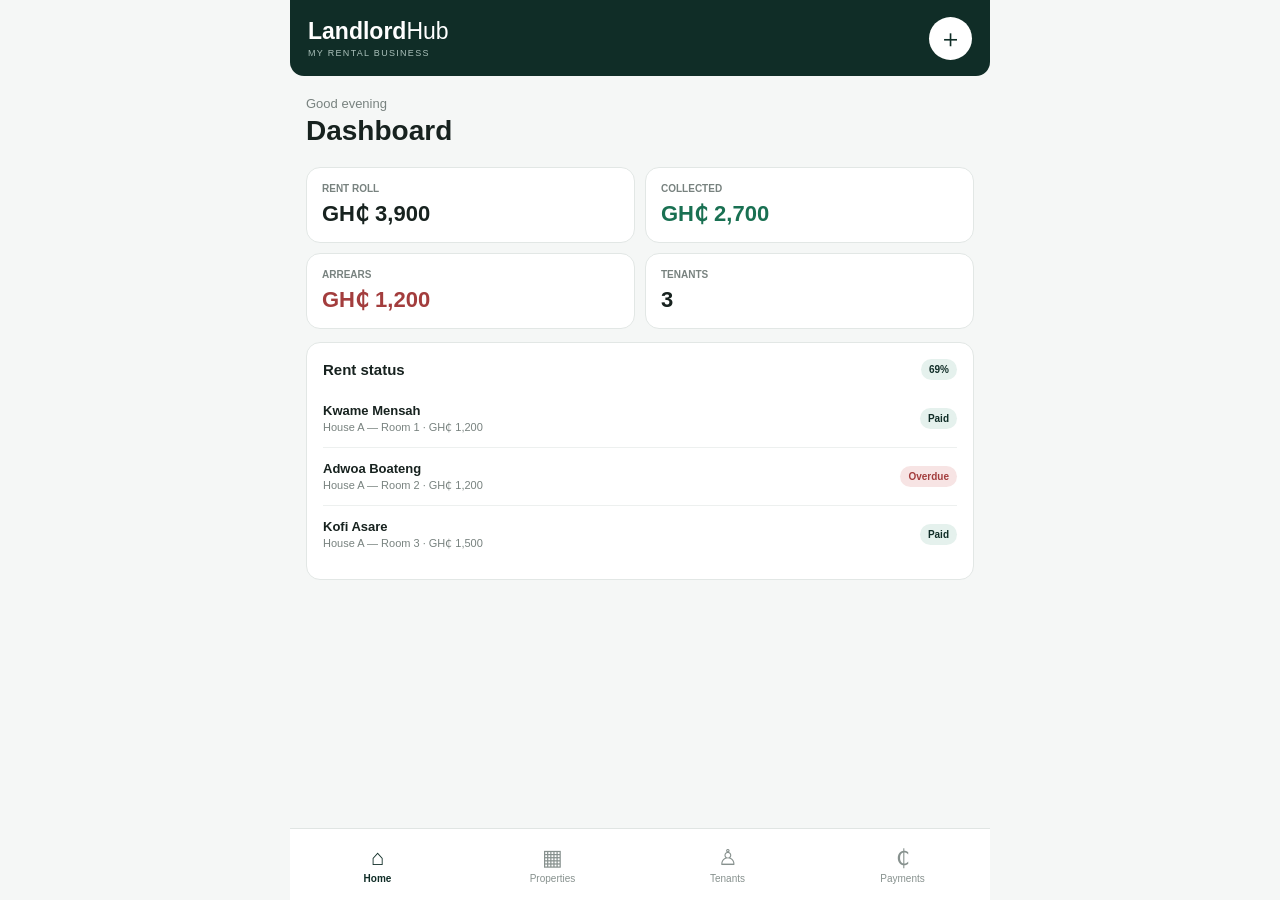
==== index.html @ 74cd43a7 "Launch LandlordHub mobile MVP" ====
<!doctype html>
<html lang="en">
<head>
<meta charset="utf-8"><meta name="viewport" content="width=device-width,initial-scale=1,viewport-fit=cover">
<meta name="apple-mobile-web-app-capable" content="yes"><meta name="theme-color" content="#102d27">
<title>LandlordHub Mobile</title><link rel="stylesheet" href="style.css">
</head>
<body>
<div class="app">
<header class="top"><div><div class="brand">Landlord<span>Hub</span></div><div class="eyebrow">MY RENTAL BUSINESS</div></div><button id="addBtn" class="add">＋</button></header>
<main id="content"></main>
<nav class="bottom">
<button class="tab active" data-view="dashboard">⌂<small>Home</small></button>
<button class="tab" data-view="properties">▦<small>Properties</small></button>
<button class="tab" data-view="tenants">♙<small>Tenants</small></button>
<button class="tab" data-view="payments">₵<small>Payments</small></button>
</nav>
</div>
<div class="sheet hidden" id="modal"><div class="sheet-card"><button class="close" id="close">×</button><h2>Add tenant</h2><p>Enter a tenant to test the system.</p>
<form id="form"><label>Name<input id="name" required placeholder="Tenant name"></label><label>Unit<input id="unit" required placeholder="House A — Room 1"></label><label>Monthly rent<input id="rent" type="number" required placeholder="1200"></label><label>Due day<input id="due" type="number" min="1" max="31" value="1"></label><button class="save">Save tenant</button></form></div></div>
<script src="app.js"></script>
</body></html>
---- style.css ----
:root{--green:#102d27;--soft:#e5f1ed;--bg:#f5f7f6;--text:#17221f;--muted:#78827f;--red:#a33d3d;--yellow:#9a6a18}*{box-sizing:border-box}body{margin:0;background:var(--bg);color:var(--text);font-family:-apple-system,BlinkMacSystemFont,"SF Pro Display","Segoe UI",sans-serif}.app{max-width:700px;margin:auto;min-height:100vh;padding-bottom:82px}.top{height:76px;background:var(--green);color:white;padding:15px 18px;display:flex;justify-content:space-between;align-items:center;position:sticky;top:0;z-index:4}.brand{font-size:23px;font-weight:800}.brand span{font-weight:400}.eyebrow{font-size:9px;letter-spacing:1.3px;color:#aac0ba;margin-top:3px}.add{width:43px;height:43px;border-radius:50%;border:0;background:white;color:var(--green);font-size:25px}.page{padding:20px 16px}.hello{font-size:13px;color:var(--muted)}h1{font-size:28px;margin:4px 0 20px}.grid{display:grid;grid-template-columns:1fr 1fr;gap:10px}.card{background:white;border:1px solid #e2e7e5;border-radius:14px;padding:15px}.label{font-size:10px;color:var(--muted);font-weight:700}.metric{font-size:22px;font-weight:800;margin-top:7px}.green{color:#197052}.red{color:var(--red)}.yellow{color:var(--yellow)}.panel{background:white;border:1px solid #e2e7e5;border-radius:14px;margin-top:13px;padding:16px}.panelhead{display:flex;justify-content:space-between;align-items:center;margin-bottom:10px}.panel h3{font-size:15px;margin:0}.row{display:flex;justify-content:space-between;align-items:center;padding:13px 0;border-bottom:1px solid #edf0ef;font-size:13px}.row:last-child{border:0}.sub{font-size:11px;color:var(--muted);margin-top:3px}.badge{font-size:10px;font-weight:700;padding:5px 8px;border-radius:20px;background:var(--soft);color:var(--green)}.badge.red{background:#f7e4e4;color:var(--red)}.badge.yellow{background:#f8efd9;color:var(--yellow)}.bottom{position:fixed;bottom:0;left:0;right:0;margin:auto;max-width:700px;height:72px;background:#fff;border-top:1px solid #e0e5e3;display:flex;justify-content:space-around;z-index:5;padding-bottom:env(safe-area-inset-bottom)}.tab{border:0;background:transparent;color:#87918e;min-width:68px;font-size:22px}.tab small{display:block;font-size:10px;margin-top:2px}.tab.active{color:var(--green);font-weight:800}.list{padding:16px}.title{font-size:25px;font-weight:800;margin:4px 0 16px}.empty{text-align:center;color:var(--muted);padding:30px}.sheet{position:fixed;inset:0;background:#06181499;z-index:10;display:flex;align-items:flex-end}.sheet.hidden{display:none}.sheet-card{width:100%;max-width:700px;margin:auto;background:white;border-radius:20px 20px 0 0;padding:24px 18px 30px;position:relative}.close{position:absolute;right:15px;top:12px;border:0;background:#f1f3f2;border-radius:50%;width:32px;height:32px;font-size:22px;color:var(--muted)}form{display:grid;gap:12px}label{font-size:11px;font-weight:700;color:#4c5753}input{display:block;width:100%;padding:13px;margin-top:5px;border:1px solid #dfe5e2;border-radius:9px;font-size:16px}.save{border:0;background:var(--green);color:white;padding:14px;border-radius:10px;font-weight:800;font-size:15px;margin-top:5px}p{font-size:13px;color:var(--muted)}@media(min-width:701px){.top{border-radius:0 0 14px 14px}}
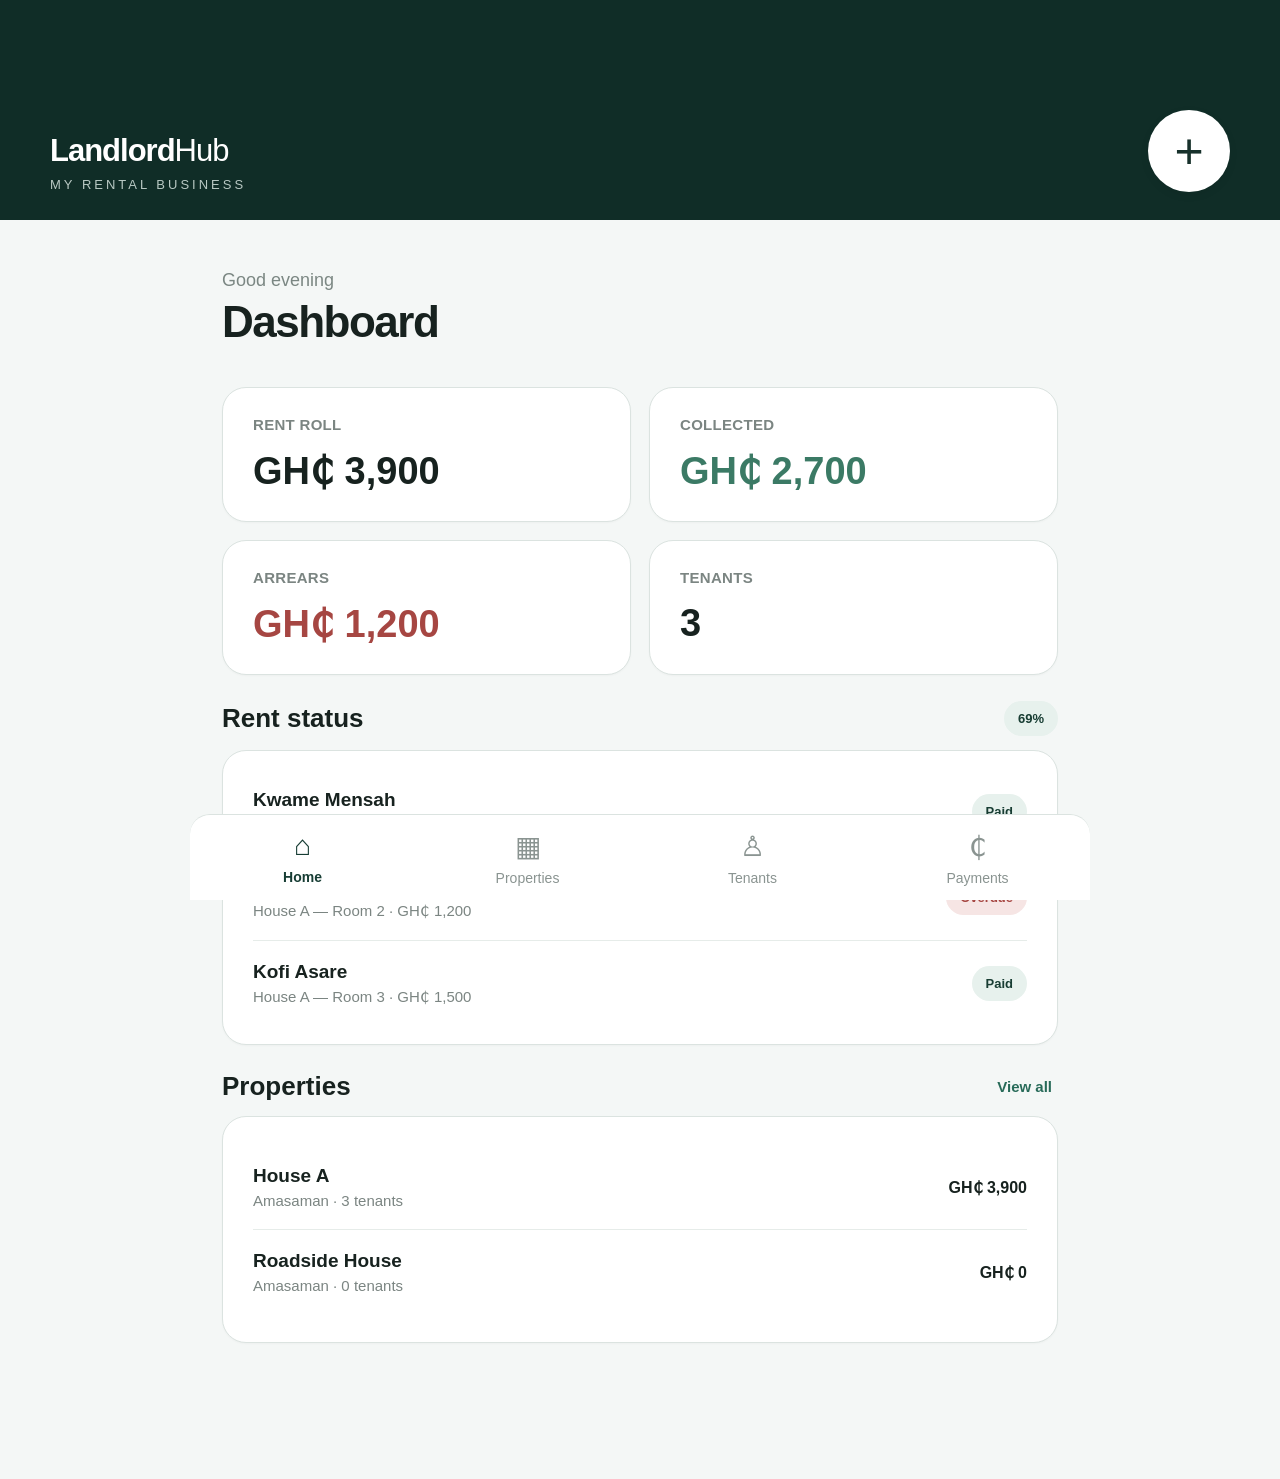
==== commit 9397f8aa: "LandlordHub V2 — property and tenant management" ====
--- a/index.html
+++ b/index.html
@@ -1,22 +1,33 @@
 <!doctype html>
 <html lang="en">
 <head>
-<meta charset="utf-8"><meta name="viewport" content="width=device-width,initial-scale=1,viewport-fit=cover">
-<meta name="apple-mobile-web-app-capable" content="yes"><meta name="theme-color" content="#102d27">
-<title>LandlordHub Mobile</title><link rel="stylesheet" href="style.css">
+  <meta charset="utf-8">
+  <meta name="viewport" content="width=device-width, initial-scale=1, viewport-fit=cover">
+  <meta name="theme-color" content="#102d27">
+  <meta name="apple-mobile-web-app-capable" content="yes">
+  <meta name="apple-mobile-web-app-status-bar-style" content="black-translucent">
+  <title>LandlordHub</title>
+  <link rel="stylesheet" href="style.css">
 </head>
 <body>
-<div class="app">
-<header class="top"><div><div class="brand">Landlord<span>Hub</span></div><div class="eyebrow">MY RENTAL BUSINESS</div></div><button id="addBtn" class="add">＋</button></header>
-<main id="content"></main>
-<nav class="bottom">
-<button class="tab active" data-view="dashboard">⌂<small>Home</small></button>
-<button class="tab" data-view="properties">▦<small>Properties</small></button>
-<button class="tab" data-view="tenants">♙<small>Tenants</small></button>
-<button class="tab" data-view="payments">₵<small>Payments</small></button>
-</nav>
-</div>
-<div class="sheet hidden" id="modal"><div class="sheet-card"><button class="close" id="close">×</button><h2>Add tenant</h2><p>Enter a tenant to test the system.</p>
-<form id="form"><label>Name<input id="name" required placeholder="Tenant name"></label><label>Unit<input id="unit" required placeholder="House A — Room 1"></label><label>Monthly rent<input id="rent" type="number" required placeholder="1200"></label><label>Due day<input id="due" type="number" min="1" max="31" value="1"></label><button class="save">Save tenant</button></form></div></div>
-<script src="app.js"></script>
-</body></html>+  <header class="topbar">
+    <div>
+      <div class="brand"><strong>Landlord</strong>Hub</div>
+      <div class="eyebrow">MY RENTAL BUSINESS</div>
+    </div>
+    <button class="icon-btn" id="quickAdd" aria-label="Add">+</button>
+  </header>
+
+  <main id="app" class="app"></main>
+
+  <nav class="bottom-nav">
+    <button data-view="home" class="nav-item active"><span>⌂</span><small>Home</small></button>
+    <button data-view="properties" class="nav-item"><span>▦</span><small>Properties</small></button>
+    <button data-view="tenants" class="nav-item"><span>♙</span><small>Tenants</small></button>
+    <button data-view="payments" class="nav-item"><span>₵</span><small>Payments</small></button>
+  </nav>
+
+  <div id="modal" class="modal hidden"></div>
+  <script src="app.js"></script>
+</body>
+</html>
--- a/style.css
+++ b/style.css
@@ -1 +1 @@
-:root{--green:#102d27;--soft:#e5f1ed;--bg:#f5f7f6;--text:#17221f;--muted:#78827f;--red:#a33d3d;--yellow:#9a6a18}*{box-sizing:border-box}body{margin:0;background:var(--bg);color:var(--text);font-family:-apple-system,BlinkMacSystemFont,"SF Pro Display","Segoe UI",sans-serif}.app{max-width:700px;margin:auto;min-height:100vh;padding-bottom:82px}.top{height:76px;background:var(--green);color:white;padding:15px 18px;display:flex;justify-content:space-between;align-items:center;position:sticky;top:0;z-index:4}.brand{font-size:23px;font-weight:800}.brand span{font-weight:400}.eyebrow{font-size:9px;letter-spacing:1.3px;color:#aac0ba;margin-top:3px}.add{width:43px;height:43px;border-radius:50%;border:0;background:white;color:var(--green);font-size:25px}.page{padding:20px 16px}.hello{font-size:13px;color:var(--muted)}h1{font-size:28px;margin:4px 0 20px}.grid{display:grid;grid-template-columns:1fr 1fr;gap:10px}.card{background:white;border:1px solid #e2e7e5;border-radius:14px;padding:15px}.label{font-size:10px;color:var(--muted);font-weight:700}.metric{font-size:22px;font-weight:800;margin-top:7px}.green{color:#197052}.red{color:var(--red)}.yellow{color:var(--yellow)}.panel{background:white;border:1px solid #e2e7e5;border-radius:14px;margin-top:13px;padding:16px}.panelhead{display:flex;justify-content:space-between;align-items:center;margin-bottom:10px}.panel h3{font-size:15px;margin:0}.row{display:flex;justify-content:space-between;align-items:center;padding:13px 0;border-bottom:1px solid #edf0ef;font-size:13px}.row:last-child{border:0}.sub{font-size:11px;color:var(--muted);margin-top:3px}.badge{font-size:10px;font-weight:700;padding:5px 8px;border-radius:20px;background:var(--soft);color:var(--green)}.badge.red{background:#f7e4e4;color:var(--red)}.badge.yellow{background:#f8efd9;color:var(--yellow)}.bottom{position:fixed;bottom:0;left:0;right:0;margin:auto;max-width:700px;height:72px;background:#fff;border-top:1px solid #e0e5e3;display:flex;justify-content:space-around;z-index:5;padding-bottom:env(safe-area-inset-bottom)}.tab{border:0;background:transparent;color:#87918e;min-width:68px;font-size:22px}.tab small{display:block;font-size:10px;margin-top:2px}.tab.active{color:var(--green);font-weight:800}.list{padding:16px}.title{font-size:25px;font-weight:800;margin:4px 0 16px}.empty{text-align:center;color:var(--muted);padding:30px}.sheet{position:fixed;inset:0;background:#06181499;z-index:10;display:flex;align-items:flex-end}.sheet.hidden{display:none}.sheet-card{width:100%;max-width:700px;margin:auto;background:white;border-radius:20px 20px 0 0;padding:24px 18px 30px;position:relative}.close{position:absolute;right:15px;top:12px;border:0;background:#f1f3f2;border-radius:50%;width:32px;height:32px;font-size:22px;color:var(--muted)}form{display:grid;gap:12px}label{font-size:11px;font-weight:700;color:#4c5753}input{display:block;width:100%;padding:13px;margin-top:5px;border:1px solid #dfe5e2;border-radius:9px;font-size:16px}.save{border:0;background:var(--green);color:white;padding:14px;border-radius:10px;font-weight:800;font-size:15px;margin-top:5px}p{font-size:13px;color:var(--muted)}@media(min-width:701px){.top{border-radius:0 0 14px 14px}}+*{box-sizing:border-box}html,body{margin:0;padding:0;background:#f4f7f6;color:#17221f;font-family:-apple-system,BlinkMacSystemFont,"Segoe UI",sans-serif}body{padding-bottom:86px}.topbar{height:220px;background:#102d27;color:#fff;padding:105px 32px 28px;display:flex;justify-content:space-between;align-items:flex-end}.brand{font-size:31px;letter-spacing:-1px}.brand strong{font-weight:800}.eyebrow{font-size:13px;letter-spacing:3px;color:#b8c8c3;margin-top:8px}.icon-btn{width:82px;height:82px;border-radius:50%;border:0;background:#fff;color:#17312b;font-size:50px;font-weight:300;line-height:1;box-shadow:0 3px 10px #0001}.app{max-width:900px;margin:0 auto;padding:34px 20px}.greeting{font-size:18px;color:#7b8783;margin-bottom:8px}.page-title{font-size:44px;line-height:1.05;margin:0 0 42px;letter-spacing:-1.5px}.grid{display:grid;grid-template-columns:1fr 1fr;gap:18px}.card{background:#fff;border:1px solid #dbe3e0;border-radius:24px;padding:28px 30px;box-shadow:0 1px 2px #00000008}.metric-label{font-size:15px;font-weight:700;color:#7b8582;letter-spacing:.3px}.metric{font-size:38px;font-weight:800;margin-top:16px}.metric.green{color:#3b7a65}.metric.red{color:#a64642}.section{margin-top:26px}.section-head{display:flex;align-items:center;justify-content:space-between;margin:0 0 14px}.section-title{font-size:26px;margin:0}.link-btn{border:0;background:none;color:#286b59;font-weight:700;font-size:15px}.status-card{padding:18px 30px}.tenant-row,.property-row,.payment-row{padding:20px 0;border-bottom:1px solid #e6ece9;display:flex;justify-content:space-between;gap:16px;align-items:center}.tenant-row:last-child,.property-row:last-child,.payment-row:last-child{border-bottom:0}.name{font-size:19px;font-weight:750}.sub{font-size:15px;color:#7b8582;margin-top:5px}.badge{padding:10px 14px;border-radius:999px;font-size:13px;font-weight:800;white-space:nowrap;background:#e7f1ed;color:#183d33}.badge.overdue{background:#f6e5e4;color:#a64642}.progress-wrap{margin:16px 0 4px}.progress{height:10px;border-radius:99px;background:#e5ece9;overflow:hidden}.progress>i{display:block;height:100%;background:#3b7a65;border-radius:99px}.toolbar{display:flex;gap:10px;margin-bottom:18px}.search{width:100%;padding:15px 17px;border:1px solid #d6e0dc;border-radius:15px;background:#fff;font-size:16px;outline:none}.primary{border:0;border-radius:15px;background:#173d34;color:#fff;font-weight:750;padding:15px 18px;font-size:15px}.secondary{border:1px solid #d4dfdb;border-radius:15px;background:#fff;color:#173d34;font-weight:750;padding:14px 18px;font-size:15px}.property-card{margin-bottom:14px}.property-top{display:flex;justify-content:space-between;gap:12px;align-items:flex-start}.property-name{font-size:22px;font-weight:800}.stats{display:grid;grid-template-columns:repeat(3,1fr);gap:8px;margin-top:20px}.stat{background:#f4f7f6;border-radius:14px;padding:13px}.stat b{display:block;font-size:17px}.stat span{display:block;color:#7b8582;font-size:12px;margin-top:4px}.empty{text-align:center;padding:40px 20px;color:#7b8582}.bottom-nav{position:fixed;left:0;right:0;bottom:0;height:86px;background:#fff;border-top:1px solid #dbe3e0;display:grid;grid-template-columns:repeat(4,1fr);z-index:10;padding-bottom:env(safe-area-inset-bottom)}.nav-item{border:0;background:none;color:#8a9491;display:flex;flex-direction:column;align-items:center;justify-content:center;gap:7px;font-size:28px}.nav-item small{font-size:14px}.nav-item.active{color:#173d34;font-weight:800}.modal{position:fixed;inset:0;background:#0008;z-index:30;display:flex;align-items:flex-end}.modal.hidden{display:none}.sheet{background:#f7f9f8;width:100%;max-height:92vh;overflow:auto;border-radius:28px 28px 0 0;padding:26px 22px 36px}.sheet-head{display:flex;justify-content:space-between;align-items:center;margin-bottom:20px}.sheet h2{margin:0;font-size:25px}.close{border:0;background:#e7ecea;border-radius:50%;width:42px;height:42px;font-size:22px}.form{display:grid;gap:13px}.form label{font-size:13px;font-weight:750;color:#5e6a66}.form input,.form select{width:100%;padding:15px;border:1px solid #d3dfda;border-radius:14px;background:#fff;font-size:16px}.form-actions{display:grid;grid-template-columns:1fr 1fr;gap:10px;margin-top:8px}.full{width:100%}.notice{background:#eef5f2;border-radius:16px;padding:15px;color:#31584e;font-size:14px;line-height:1.45;margin-bottom:16px}@media(min-width:700px){.app{padding:50px 32px}.topbar{padding-left:50px;padding-right:50px}.bottom-nav{left:50%;transform:translateX(-50%);width:min(900px,100%);border-radius:20px 20px 0 0}.modal{align-items:center}.sheet{max-width:520px;border-radius:24px}}
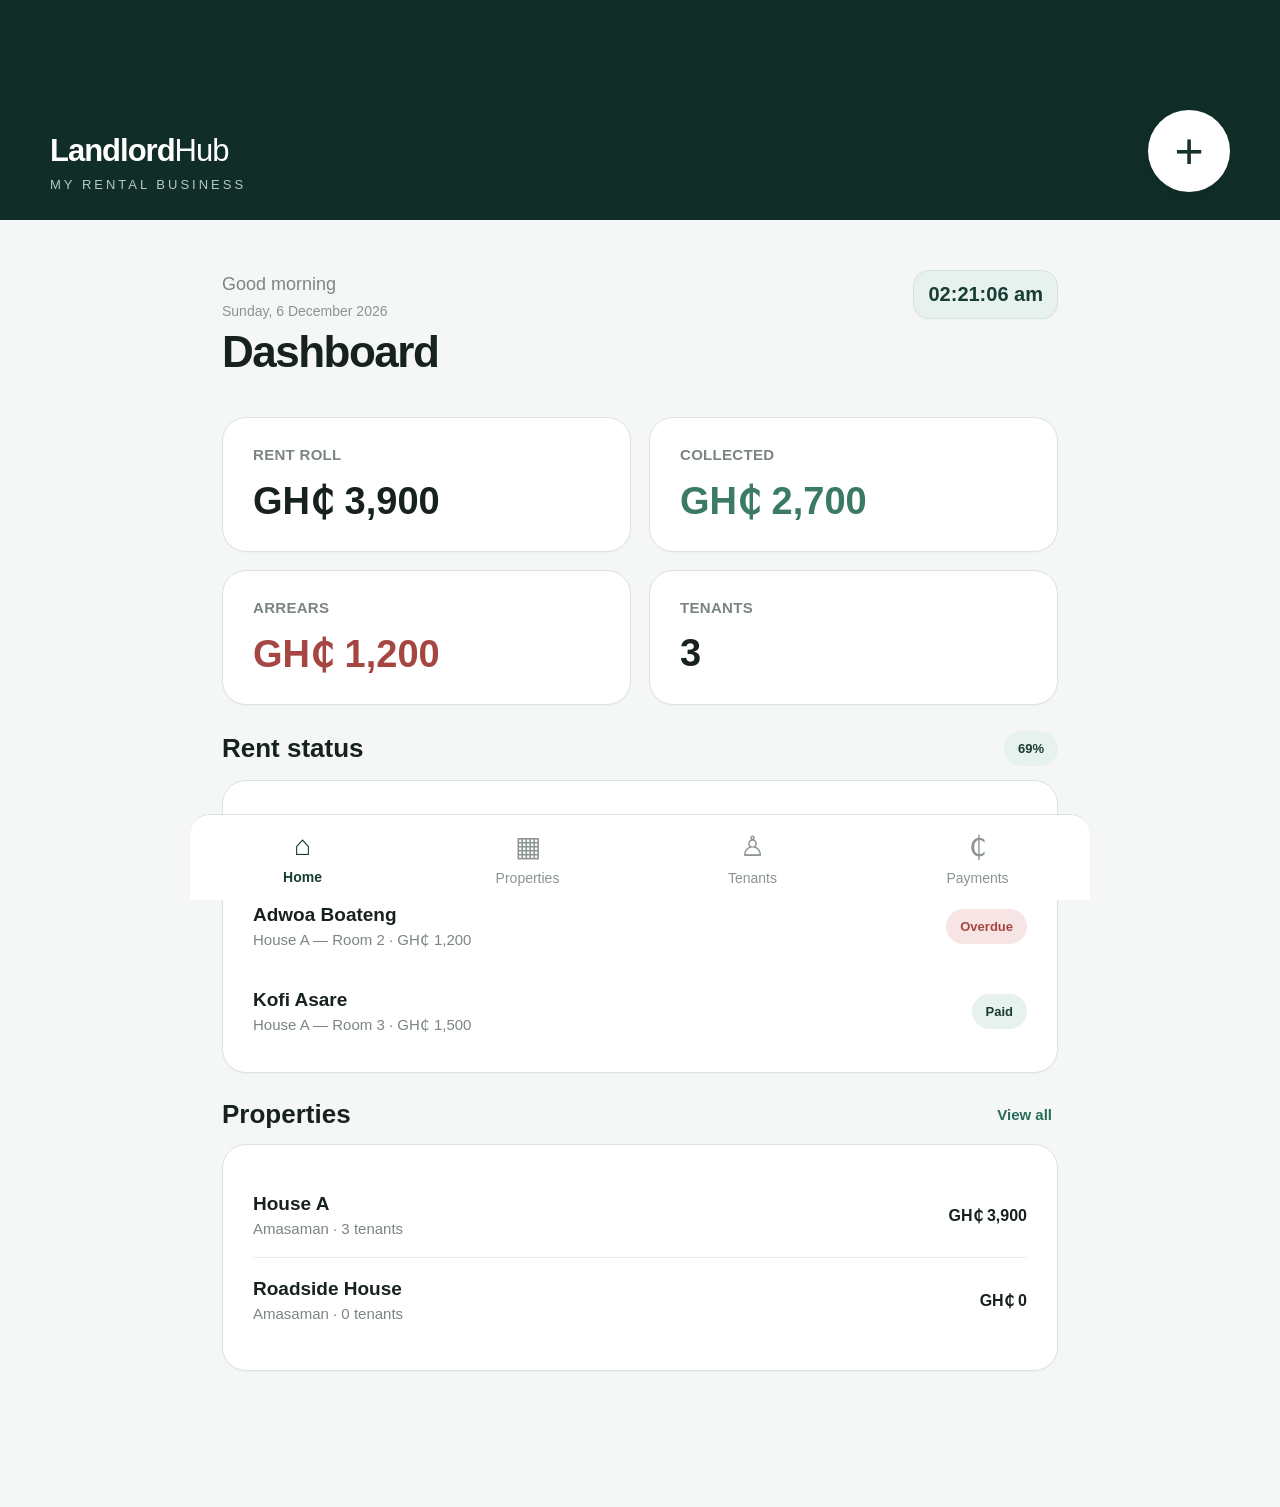
==== commit cf8ab5fb: "Add files via upload" ====
--- a/index.html
+++ b/index.html
@@ -7,7 +7,7 @@
   <meta name="apple-mobile-web-app-capable" content="yes">
   <meta name="apple-mobile-web-app-status-bar-style" content="black-translucent">
   <title>LandlordHub</title>
-  <link rel="stylesheet" href="style.css">
+  <link rel="stylesheet" href="style1.css">
 </head>
 <body>
   <header class="topbar">
@@ -28,6 +28,6 @@
   </nav>
 
   <div id="modal" class="modal hidden"></div>
-  <script src="app.js"></script>
+  <script src="app1.js"></script>
 </body>
 </html>
--- a/style1.css
+++ b/style1.css
@@ -0,0 +1,8 @@
+*{box-sizing:border-box}html,body{margin:0;padding:0;background:#f4f7f6;color:#17221f;font-family:-apple-system,BlinkMacSystemFont,"Segoe UI",sans-serif}body{padding-bottom:86px}.topbar{height:220px;background:#102d27;color:#fff;padding:105px 32px 28px;display:flex;justify-content:space-between;align-items:flex-end}.brand{font-size:31px;letter-spacing:-1px}.brand strong{font-weight:800}.eyebrow{font-size:13px;letter-spacing:3px;color:#b8c8c3;margin-top:8px}.icon-btn{width:82px;height:82px;border-radius:50%;border:0;background:#fff;color:#17312b;font-size:50px;font-weight:300;line-height:1;box-shadow:0 3px 10px #0001}.app{max-width:900px;margin:0 auto;padding:34px 20px}.greeting{font-size:18px;color:#7b8783;margin-bottom:8px}.page-title{font-size:44px;line-height:1.05;margin:0 0 42px;letter-spacing:-1.5px}.grid{display:grid;grid-template-columns:1fr 1fr;gap:18px}.card{background:#fff;border:1px solid #dbe3e0;border-radius:24px;padding:28px 30px;box-shadow:0 1px 2px #00000008}.metric-label{font-size:15px;font-weight:700;color:#7b8582;letter-spacing:.3px}.metric{font-size:38px;font-weight:800;margin-top:16px}.metric.green{color:#3b7a65}.metric.red{color:#a64642}.section{margin-top:26px}.section-head{display:flex;align-items:center;justify-content:space-between;margin:0 0 14px}.section-title{font-size:26px;margin:0}.link-btn{border:0;background:none;color:#286b59;font-weight:700;font-size:15px}.status-card{padding:18px 30px}.tenant-row,.property-row,.payment-row{padding:20px 0;border-bottom:1px solid #e6ece9;display:flex;justify-content:space-between;gap:16px;align-items:center}.tenant-row:last-child,.property-row:last-child,.payment-row:last-child{border-bottom:0}.name{font-size:19px;font-weight:750}.sub{font-size:15px;color:#7b8582;margin-top:5px}.badge{padding:10px 14px;border-radius:999px;font-size:13px;font-weight:800;white-space:nowrap;background:#e7f1ed;color:#183d33}.badge.overdue{background:#f6e5e4;color:#a64642}.progress-wrap{margin:16px 0 4px}.progress{height:10px;border-radius:99px;background:#e5ece9;overflow:hidden}.progress>i{display:block;height:100%;background:#3b7a65;border-radius:99px}.toolbar{display:flex;gap:10px;margin-bottom:18px}.search{width:100%;padding:15px 17px;border:1px solid #d6e0dc;border-radius:15px;background:#fff;font-size:16px;outline:none}.primary{border:0;border-radius:15px;background:#173d34;color:#fff;font-weight:750;padding:15px 18px;font-size:15px}.secondary{border:1px solid #d4dfdb;border-radius:15px;background:#fff;color:#173d34;font-weight:750;padding:14px 18px;font-size:15px}.property-card{margin-bottom:14px}.property-top{display:flex;justify-content:space-between;gap:12px;align-items:flex-start}.property-name{font-size:22px;font-weight:800}.stats{display:grid;grid-template-columns:repeat(3,1fr);gap:8px;margin-top:20px}.stat{background:#f4f7f6;border-radius:14px;padding:13px}.stat b{display:block;font-size:17px}.stat span{display:block;color:#7b8582;font-size:12px;margin-top:4px}.empty{text-align:center;padding:40px 20px;color:#7b8582}.bottom-nav{position:fixed;left:0;right:0;bottom:0;height:86px;background:#fff;border-top:1px solid #dbe3e0;display:grid;grid-template-columns:repeat(4,1fr);z-index:10;padding-bottom:env(safe-area-inset-bottom)}.nav-item{border:0;background:none;color:#8a9491;display:flex;flex-direction:column;align-items:center;justify-content:center;gap:7px;font-size:28px}.nav-item small{font-size:14px}.nav-item.active{color:#173d34;font-weight:800}.modal{position:fixed;inset:0;background:#0008;z-index:30;display:flex;align-items:flex-end}.modal.hidden{display:none}.sheet{background:#f7f9f8;width:100%;max-height:92vh;overflow:auto;border-radius:28px 28px 0 0;padding:26px 22px 36px}.sheet-head{display:flex;justify-content:space-between;align-items:center;margin-bottom:20px}.sheet h2{margin:0;font-size:25px}.close{border:0;background:#e7ecea;border-radius:50%;width:42px;height:42px;font-size:22px}.form{display:grid;gap:13px}.form label{font-size:13px;font-weight:750;color:#5e6a66}.form input,.form select{width:100%;padding:15px;border:1px solid #d3dfda;border-radius:14px;background:#fff;font-size:16px}.form-actions{display:grid;grid-template-columns:1fr 1fr;gap:10px;margin-top:8px}.full{width:100%}.notice{background:#eef5f2;border-radius:16px;padding:15px;color:#31584e;font-size:14px;line-height:1.45;margin-bottom:16px}@media(min-width:700px){.app{padding:50px 32px}.topbar{padding-left:50px;padding-right:50px}.bottom-nav{left:50%;transform:translateX(-50%);width:min(900px,100%);border-radius:20px 20px 0 0}.modal{align-items:center}.sheet{max-width:520px;border-radius:24px}}
+.tenant-click{width:100%;border:0;background:transparent;text-align:left;font:inherit;color:inherit;cursor:pointer}.tenant-click:active{background:#f4f7f6;border-radius:16px}.profile-kicker{font-size:12px;font-weight:800;letter-spacing:2px;color:#6f7d78;margin-bottom:5px}.profile-hero{display:flex;align-items:center;gap:15px;background:#eef5f2;border-radius:20px;padding:18px;margin-bottom:14px}.profile-avatar{width:54px;height:54px;border-radius:50%;background:#173d34;color:#fff;display:grid;place-items:center;font-size:24px;font-weight:800}.profile-name{font-size:20px;font-weight:800}.profile-grid{display:grid;grid-template-columns:1fr 1fr;gap:10px;margin:14px 0}.profile-stat{background:#fff;border:1px solid #dbe3e0;border-radius:16px;padding:15px}.profile-stat span{display:block;color:#7b8582;font-size:12px;margin-bottom:6px}.profile-stat b{font-size:17px}.profile-actions{display:grid;grid-template-columns:1fr 1fr;gap:10px;margin:12px 0 4px}.profile-history{padding:8px 18px}
+
+/* V3.1 live dashboard */
+.live-header{display:flex;align-items:flex-end;justify-content:space-between;gap:16px;margin-bottom:10px}
+.live-date{font-size:14px;color:#8a9491;margin-top:4px}
+.digital-clock{font-variant-numeric:tabular-nums;font-feature-settings:"tnum";font-size:20px;font-weight:800;color:#173d34;background:#e7f1ed;border:1px solid #d5e3de;border-radius:16px;padding:12px 14px;white-space:nowrap;box-shadow:0 1px 2px #00000008}
+@media(max-width:420px){.live-header{align-items:flex-start}.digital-clock{font-size:16px;padding:10px 11px}.live-date{font-size:12px}.greeting{font-size:17px}}
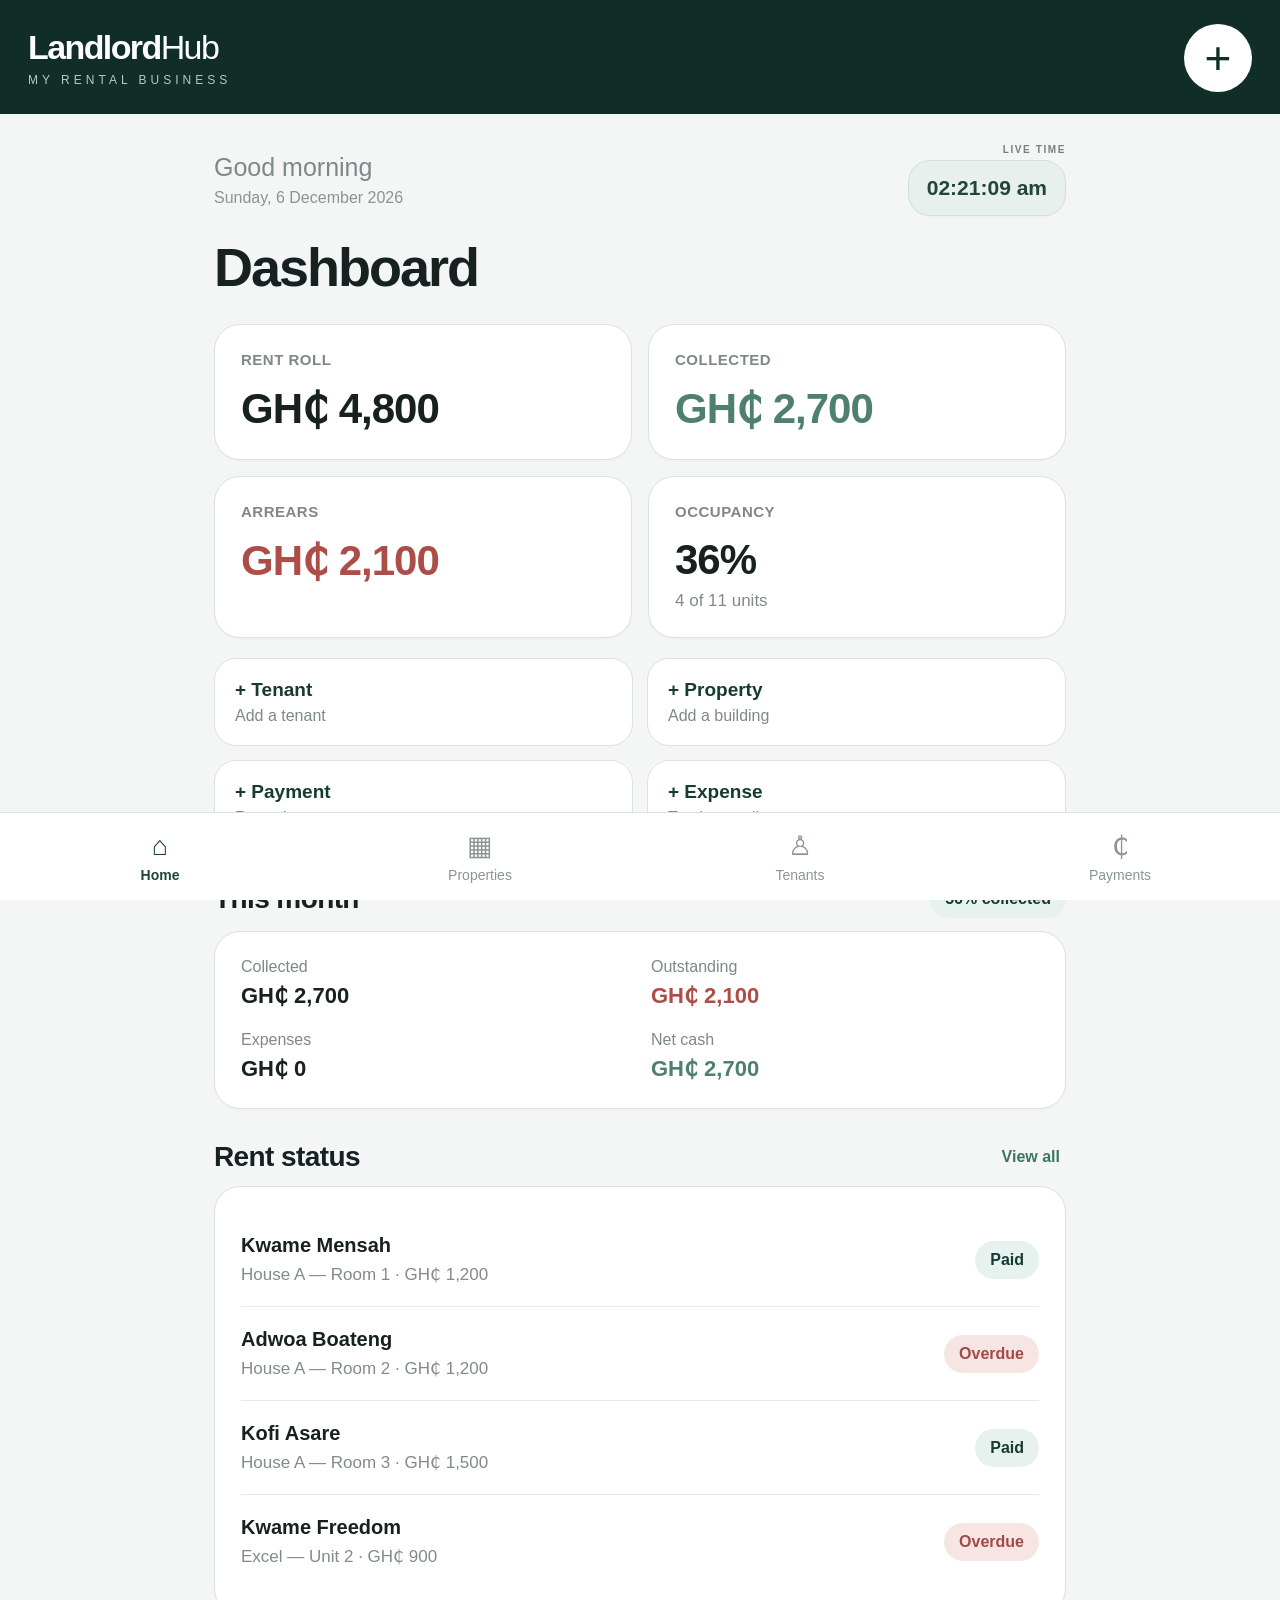
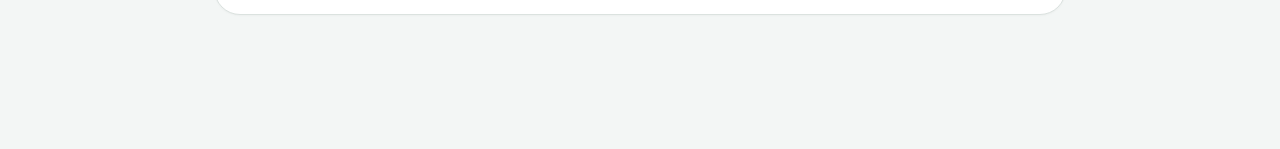
==== commit b1ce94d8: "Update index.html" ====
--- a/index.html
+++ b/index.html
@@ -7,7 +7,7 @@
   <meta name="apple-mobile-web-app-capable" content="yes">
   <meta name="apple-mobile-web-app-status-bar-style" content="black-translucent">
   <title>LandlordHub</title>
-  <link rel="stylesheet" href="style1.css">
+ <link rel="stylesheet" href="style5.css">
 </head>
 <body>
   <header class="topbar">
@@ -28,6 +28,6 @@
   </nav>
 
   <div id="modal" class="modal hidden"></div>
-  <script src="app1.js"></script>
+  <script src="app5.js"></script>
 </body>
-</html>+</html>
--- a/style5.css
+++ b/style5.css
@@ -0,0 +1,28 @@
+*{box-sizing:border-box}
+html,body{margin:0;padding:0;background:#f3f6f5;color:#17211f;font-family:-apple-system,BlinkMacSystemFont,"SF Pro Display","Segoe UI",sans-serif;-webkit-text-size-adjust:100%}
+body{padding-bottom:calc(92px + env(safe-area-inset-bottom))}
+button,input,select{font:inherit}
+button{touch-action:manipulation}
+
+/* V5: compact non-sticky header so it never covers page content on iPhone */
+.topbar{position:relative;z-index:5;background:#102d27;color:#fff;padding:24px 28px 22px;display:flex;align-items:center;justify-content:space-between;min-height:0}
+.brand-block{min-width:0}.brand{font-size:34px;line-height:1;letter-spacing:-1.6px}.eyebrow{font-size:12px;letter-spacing:4px;color:#b8c8c4;margin-top:9px}
+.icon-btn{border:0;border-radius:50%;width:68px;height:68px;flex:0 0 68px;background:#fff;color:#102d27;font-size:46px;line-height:1;cursor:pointer}
+
+.app{width:100%;max-width:900px;margin:0 auto;padding:30px 24px 42px}
+.live-header{display:flex;justify-content:space-between;align-items:center;gap:16px;margin-bottom:8px}.greeting{font-size:25px;color:#7d8986}.live-date{font-size:16px;color:#8a9491;margin-top:7px}
+.clock-wrap{display:flex;flex-direction:column;align-items:flex-end;gap:5px}.clock-label{font-size:10px;font-weight:800;letter-spacing:1.6px;color:#73827e}.digital-clock{background:#e7f0ed;border:1px solid #d2e0db;border-radius:22px;padding:15px 18px;font-size:21px;font-weight:800;color:#21453c;white-space:nowrap;font-variant-numeric:tabular-nums;box-shadow:0 1px 2px #00000008}
+.page-title{font-size:54px;line-height:1;margin:24px 0 30px;letter-spacing:-2px}.grid{display:grid;grid-template-columns:1fr 1fr;gap:16px}.card{background:#fff;border:1px solid #dbe2df;border-radius:26px;padding:26px;box-shadow:0 1px 2px #00000008}.metric-label{font-size:15px;font-weight:800;color:#7e8885;letter-spacing:.5px}.metric{font-size:42px;font-weight:800;margin-top:16px;letter-spacing:-1px}.green{color:#4f806e}.red{color:#ad4d47}.redtext{color:#ad4d47!important}.greentext{color:#4f806e!important}.sub{color:#818b88;font-size:17px;margin-top:7px}
+.section{margin-top:32px}.section-head{display:flex;justify-content:space-between;align-items:center;gap:14px;margin-bottom:13px}.section-title{font-size:28px;margin:0;letter-spacing:-.6px}.badge{display:inline-flex;align-items:center;justify-content:center;background:#e7f1ed;color:#173b32;border-radius:999px;padding:10px 15px;font-weight:800;white-space:nowrap}.badge.overdue{background:#f6e5e3;color:#a44a45}.badge.partial{background:#fff0dc;color:#8a5a17}
+.tenant-row,.payment-row,.property-row,.unit-row{width:100%;border:0;background:transparent;text-align:left;display:flex;justify-content:space-between;align-items:center;gap:15px;padding:21px 0;border-bottom:1px solid #e4e9e7;color:inherit}.tenant-row:last-child,.payment-row:last-child,.property-row:last-child,.unit-row:last-child{border-bottom:0}.name{font-size:20px;font-weight:800}.tenant-click{cursor:pointer}
+.quick-grid{display:grid;grid-template-columns:1fr 1fr;gap:14px;margin-top:20px}.quick-card{background:#fff;border:1px solid #dbe2df;border-radius:22px;padding:20px;text-align:left;color:#173b32;cursor:pointer}.quick-card b{display:block;font-size:19px}.quick-card span{display:block;color:#7d8986;margin-top:6px}
+.finance-grid{display:grid;grid-template-columns:1fr 1fr;gap:22px}.finance-grid div{display:flex;flex-direction:column;gap:7px}.finance-grid span{color:#7d8986}.finance-grid b{font-size:22px}.toolbar{display:flex;gap:10px;margin-bottom:17px}.search{flex:1;min-width:0;border:1px solid #d6dfdb;border-radius:17px;padding:16px 17px;font-size:17px;background:#fff;outline:none}.search:focus{border-color:#6c9588}
+.primary,.secondary,.link-btn{border:0;border-radius:17px;padding:14px 19px;font-weight:800;font-size:16px;cursor:pointer}.primary{background:#1d453a;color:#fff}.secondary{background:#fff;color:#1d453a;border:1px solid #cfdbd7}.link-btn{background:transparent;color:#3d7562;padding:6px}
+.property-card{margin-bottom:17px}.property-top{display:flex;justify-content:space-between;gap:15px}.property-name{font-size:27px;font-weight:800}.stats{display:grid;grid-template-columns:repeat(3,1fr);gap:10px;margin-top:20px}.stat{background:#f3f6f5;border-radius:17px;padding:16px}.stat b{display:block;font-size:25px}.stat span{display:block;color:#818b88;margin-top:4px}.unit-list{margin-top:15px;background:#f8faf9;border-radius:17px;padding:0 15px}.unit-row{padding:14px 0}.unit-row div{display:flex;flex-direction:column}.unit-row span{color:#8a9491;margin-top:3px}
+.mini-filters{display:flex;gap:8px;overflow:auto;margin-bottom:15px}.mini-filters span{background:#e8efed;border-radius:999px;padding:8px 12px;white-space:nowrap;color:#48645b}
+.modal{position:fixed;inset:0;background:#0008;z-index:30;display:flex;align-items:flex-end}.hidden{display:none}.sheet{width:100%;max-height:92vh;overflow:auto;background:#f5f8f7;border-radius:30px 30px 0 0;padding:29px 24px 40px}.sheet-head{display:flex;justify-content:space-between;align-items:flex-start;gap:15px}.sheet h2{font-size:32px;margin:0 0 18px}.close{border:0;background:#e7eeec;border-radius:50%;width:52px;height:52px;font-size:30px;color:#2372db;cursor:pointer}.form{display:grid;gap:15px}.form label{font-weight:700;color:#53615d}.form input,.form select{display:block;width:100%;margin-top:8px;border:1px solid #d5dfdb;border-radius:15px;padding:15px;font-size:17px;background:#fff}.form-actions{display:grid;grid-template-columns:1fr 1fr;gap:10px;margin-top:8px}.notice{background:#e7f0ed;border-radius:18px;padding:15px;color:#3d5e55;margin-bottom:18px}
+.profile-kicker{font-size:13px;letter-spacing:3px;color:#75827e;font-weight:800}.profile-hero{display:flex;align-items:center;gap:18px;background:#e9f2ef;border-radius:25px;padding:20px;margin:10px 0 20px}.profile-avatar{width:76px;height:76px;border-radius:50%;display:flex;align-items:center;justify-content:center;background:#1d453a;color:#fff;font-size:34px;font-weight:800}.profile-name{font-size:25px;font-weight:800}.profile-grid{display:grid;grid-template-columns:1fr 1fr;gap:12px}.profile-stat{background:#fff;border:1px solid #dbe2df;border-radius:20px;padding:18px}.profile-stat span{display:block;color:#7d8986}.profile-stat b{display:block;font-size:21px;margin-top:8px}.profile-actions{display:grid;grid-template-columns:1fr 1fr;gap:12px;margin-top:16px}.empty{text-align:center;color:#87918e;padding:30px}.payment-row strong{font-size:20px}
+.bottom-nav{position:fixed;left:0;right:0;bottom:0;z-index:20;background:#fff;border-top:1px solid #dbe2df;min-height:88px;height:calc(88px + env(safe-area-inset-bottom));display:grid;grid-template-columns:repeat(4,1fr);padding-bottom:env(safe-area-inset-bottom)}.nav-item{border:0;background:transparent;color:#8b9692;display:flex;flex-direction:column;align-items:center;justify-content:center;gap:5px;font-size:27px;cursor:pointer}.nav-item small{font-size:14px}.nav-item.active{color:#1d453a;font-weight:800}
+
+@media(max-width:600px){.topbar{padding:21px 20px 19px}.brand{font-size:30px}.eyebrow{font-size:10px;letter-spacing:3.4px}.icon-btn{width:62px;height:62px;flex-basis:62px;font-size:43px}.app{padding:25px 18px 38px}.live-header{align-items:flex-start}.greeting{font-size:22px}.live-date{font-size:15px;max-width:230px}.digital-clock{font-size:16px;padding:13px 13px;border-radius:18px}.clock-label{font-size:9px}.page-title{font-size:46px;margin:22px 0 27px}.grid{gap:12px}.card{padding:21px;border-radius:23px}.metric{font-size:35px}.metric-label{font-size:14px}.sub{font-size:15px}.quick-grid{gap:11px}.quick-card{padding:18px}.quick-card b{font-size:18px}.quick-card span{font-size:15px}.section-title{font-size:26px}.name{font-size:18px}.property-name{font-size:23px}.stats{gap:8px}.stat{padding:14px}.stat b{font-size:23px}.toolbar{gap:8px}.search{font-size:16px;padding:14px}.primary,.secondary{padding:13px 15px}.sheet{padding:25px 20px 36px}}
+@media(max-width:390px){.live-header{display:block}.clock-wrap{align-items:flex-start;margin-top:12px}.grid{grid-template-columns:1fr}.finance-grid{gap:15px}.page-title{font-size:43px}}
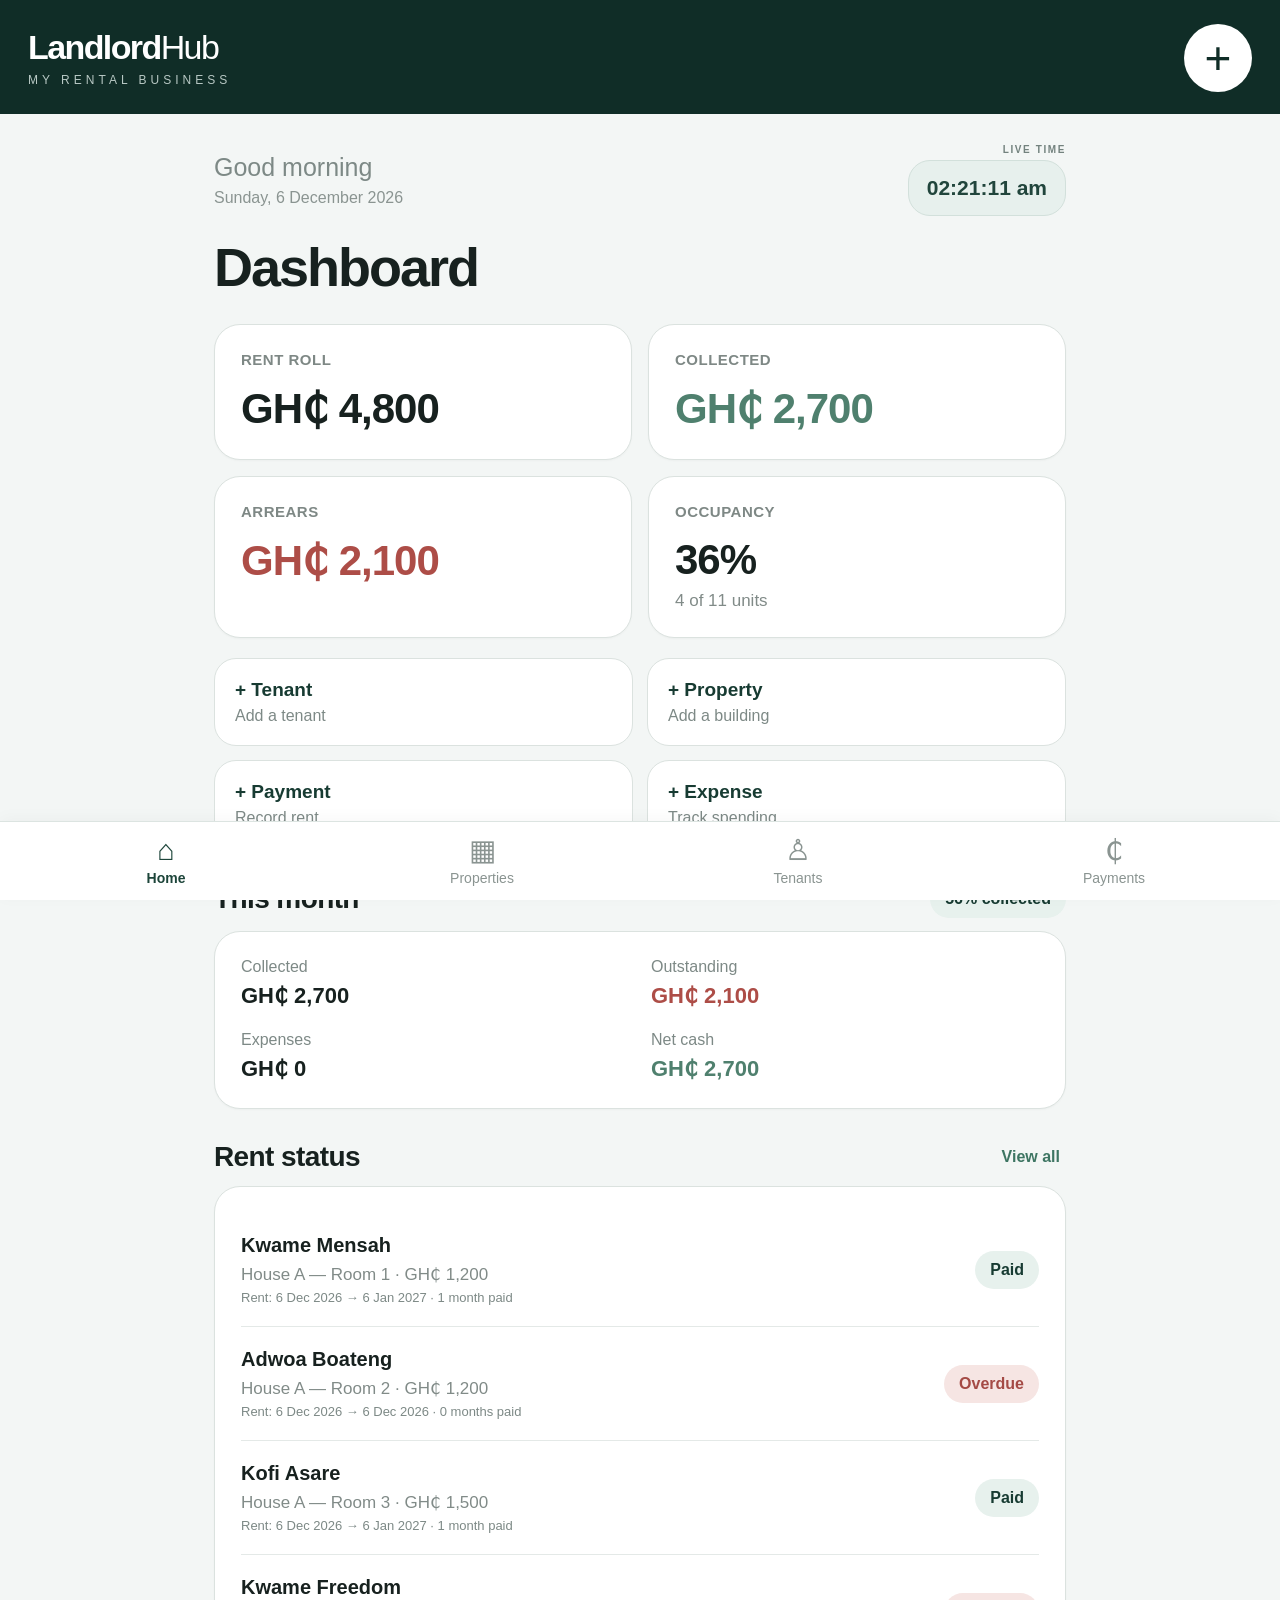
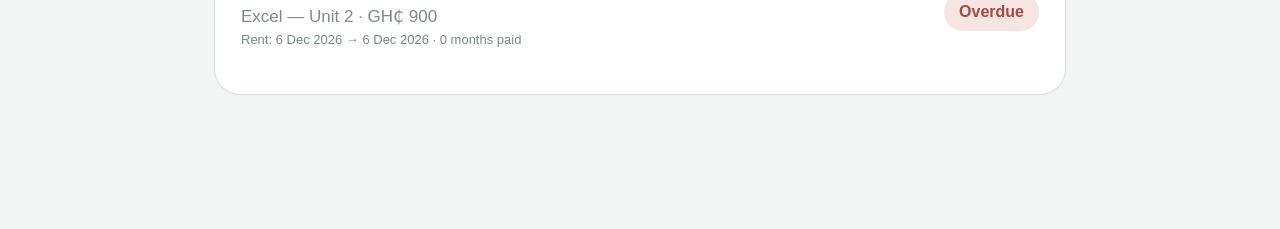
==== commit 14a538fb: "Update index.html" ====
--- a/index.html
+++ b/index.html
@@ -7,7 +7,7 @@
   <meta name="apple-mobile-web-app-capable" content="yes">
   <meta name="apple-mobile-web-app-status-bar-style" content="black-translucent">
   <title>LandlordHub</title>
- <link rel="stylesheet" href="style5.css">
+ <link rel="stylesheet" href="style7.css">
 </head>
 <body>
   <header class="topbar">
@@ -28,6 +28,6 @@
   </nav>
 
   <div id="modal" class="modal hidden"></div>
-  <script src="app5.js"></script>
+  <script src="app7.js"></script>
 </body>
 </html>
--- a/style7.css
+++ b/style7.css
@@ -0,0 +1,25 @@
+*{box-sizing:border-box}
+html,body{margin:0;padding:0;background:#f3f6f5;color:#17211f;font-family:-apple-system,BlinkMacSystemFont,"SF Pro Display","Segoe UI",sans-serif;-webkit-text-size-adjust:100%}
+body{padding-bottom:calc(92px + env(safe-area-inset-bottom))}
+button,input,select{font:inherit}button{touch-action:manipulation}
+.topbar{position:relative;z-index:5;background:#102d27;color:#fff;padding:24px 28px 22px;display:flex;align-items:center;justify-content:space-between}
+.brand-block{min-width:0}.brand{font-size:34px;line-height:1;letter-spacing:-1.6px}.eyebrow{font-size:12px;letter-spacing:4px;color:#b8c8c4;margin-top:9px}
+.icon-btn{border:0;border-radius:50%;width:68px;height:68px;flex:0 0 68px;background:#fff;color:#102d27;font-size:46px;line-height:1;cursor:pointer}
+.app{width:100%;max-width:900px;margin:0 auto;padding:30px 24px 42px}
+.live-header{display:flex;justify-content:space-between;align-items:center;gap:16px;margin-bottom:8px}.greeting{font-size:25px;color:#7d8986}.live-date{font-size:16px;color:#8a9491;margin-top:7px}
+.clock-wrap{display:flex;flex-direction:column;align-items:flex-end;gap:5px}.clock-label{font-size:10px;font-weight:800;letter-spacing:1.6px;color:#73827e}.digital-clock{background:#e7f0ed;border:1px solid #d2e0db;border-radius:22px;padding:15px 18px;font-size:21px;font-weight:800;color:#21453c;white-space:nowrap;font-variant-numeric:tabular-nums}
+.page-title{font-size:54px;line-height:1;margin:24px 0 30px;letter-spacing:-2px}.grid{display:grid;grid-template-columns:1fr 1fr;gap:16px}.card{background:#fff;border:1px solid #dbe2df;border-radius:26px;padding:26px;box-shadow:0 1px 2px #00000008}.metric-label{font-size:15px;font-weight:800;color:#7e8885;letter-spacing:.5px}.metric{font-size:42px;font-weight:800;margin-top:16px;letter-spacing:-1px}.green{color:#4f806e}.red{color:#ad4d47}.redtext{color:#ad4d47!important}.greentext{color:#4f806e!important}.sub{color:#818b88;font-size:17px;margin-top:7px}
+.section{margin-top:32px}.section-head{display:flex;justify-content:space-between;align-items:center;gap:14px;margin-bottom:13px}.section-title{font-size:28px;margin:0;letter-spacing:-.6px}.badge{display:inline-flex;align-items:center;justify-content:center;background:#e7f1ed;color:#173b32;border-radius:999px;padding:10px 15px;font-weight:800;white-space:nowrap}.badge.overdue{background:#f6e5e3;color:#a44a45}.badge.partial{background:#fff0dc;color:#8a5a17}
+.tenant-row,.payment-row,.property-row,.unit-row{width:100%;border:0;background:transparent;text-align:left;display:flex;justify-content:space-between;align-items:center;gap:15px;padding:21px 0;border-bottom:1px solid #e4e9e7;color:inherit}.tenant-row:last-child,.payment-row:last-child,.property-row:last-child,.unit-row:last-child{border-bottom:0}.name{font-size:20px;font-weight:800}.tenant-click{cursor:pointer}
+.quick-grid{display:grid;grid-template-columns:1fr 1fr;gap:14px;margin-top:20px}.quick-card{background:#fff;border:1px solid #dbe2df;border-radius:22px;padding:20px;text-align:left;color:#173b32;cursor:pointer}.quick-card b{display:block;font-size:19px}.quick-card span{display:block;color:#7d8986;margin-top:6px}
+.finance-grid{display:grid;grid-template-columns:1fr 1fr;gap:22px}.finance-grid div{display:flex;flex-direction:column;gap:7px}.finance-grid span{color:#7d8986}.finance-grid b{font-size:22px}.toolbar{display:flex;gap:10px;margin-bottom:17px}.search{flex:1;min-width:0;border:1px solid #d6dfdb;border-radius:17px;padding:16px 17px;font-size:17px;background:#fff;outline:none}
+.primary,.secondary,.link-btn{border:0;border-radius:17px;padding:14px 19px;font-weight:800;font-size:16px;cursor:pointer}.primary{background:#1d453a;color:#fff}.secondary{background:#fff;color:#1d453a;border:1px solid #cfdbd7}.link-btn{background:transparent;color:#3d7562;padding:6px}
+.property-card{margin-bottom:17px}.property-top{display:flex;justify-content:space-between;gap:15px}.property-name{font-size:27px;font-weight:800}.stats{display:grid;grid-template-columns:repeat(3,1fr);gap:10px;margin-top:20px}.stat{background:#f3f6f5;border-radius:17px;padding:16px}.stat b{display:block;font-size:25px}.stat span{display:block;color:#818b88;margin-top:4px}.unit-list{margin-top:15px;background:#f8faf9;border-radius:17px;padding:0 15px}.unit-row{padding:14px 0}.unit-row div{display:flex;flex-direction:column}.unit-row span{color:#8a9491;margin-top:3px}
+.mini-filters{display:flex;gap:8px;overflow:auto;margin-bottom:15px}.mini-filters span{background:#e8efed;border-radius:999px;padding:8px 12px;white-space:nowrap;color:#48645b}
+.modal{position:fixed;inset:0;background:#0008;z-index:30;display:flex;align-items:flex-end}.hidden{display:none}.sheet{width:100%;max-height:94vh;overflow:auto;background:#f5f8f7;border-radius:30px 30px 0 0;padding:29px 24px 40px}.sheet-head{display:flex;justify-content:space-between;align-items:flex-start;gap:15px}.sheet h2{font-size:32px;margin:0 0 18px}.close{border:0;background:#e7eeec;border-radius:50%;width:52px;height:52px;font-size:30px;color:#2372db;cursor:pointer}
+.form{display:grid;gap:15px}.form label{font-weight:700;color:#53615d}.form input,.form select{display:block;width:100%;margin-top:8px;border:1px solid #d5dfdb;border-radius:15px;padding:15px;font-size:17px;background:#fff}.form-actions{display:grid;grid-template-columns:1fr 1fr;gap:10px;margin-top:8px}.notice{background:#e7f0ed;border-radius:18px;padding:15px;color:#3d5e55;margin-bottom:8px}.calculated{background:#e7f0ed;border:1px solid #d2e0db;border-radius:17px;padding:15px}.calculated strong{display:block;color:#1d453a;font-size:20px;margin-top:4px}.helper{font-size:13px;color:#7d8986;margin-top:5px}
+.profile-hero{display:flex;align-items:center;gap:14px;margin:8px 0 20px}.profile-avatar{width:58px;height:58px;border-radius:50%;background:#dfece7;color:#1d453a;display:grid;place-items:center;font-size:25px;font-weight:800}.profile-name{font-size:22px;font-weight:800}.profile-kicker{font-size:11px;letter-spacing:2px;color:#71817c;font-weight:800}.profile-grid{display:grid;grid-template-columns:1fr 1fr;gap:10px}.profile-stat{background:#fff;border:1px solid #dbe2df;border-radius:17px;padding:16px}.profile-stat span{display:block;color:#7d8986;font-size:14px}.profile-stat b{display:block;font-size:19px;margin-top:7px}.profile-actions{display:grid;grid-template-columns:1fr 1fr;gap:10px;margin:18px 0}.empty{padding:25px;text-align:center;color:#7d8986}.rent-highlight{border:2px solid #d2e4dd}
+.bottom-nav{position:fixed;left:0;right:0;bottom:0;z-index:20;background:#fff;border-top:1px solid #dce4e1;display:grid;grid-template-columns:repeat(4,1fr);padding:10px 8px calc(10px + env(safe-area-inset-bottom));box-shadow:0 -3px 15px #00000008}.nav-item{border:0;background:transparent;color:#8a9491;display:flex;flex-direction:column;align-items:center;gap:5px;padding:4px;cursor:pointer}.nav-item span{font-size:29px;line-height:1}.nav-item small{font-size:14px}.nav-item.active{color:#1d453a;font-weight:800}
+@media(max-width:520px){.app{padding:27px 20px 40px}.page-title{font-size:50px}.grid{gap:12px}.card{padding:22px}.metric{font-size:37px}.digital-clock{font-size:18px;padding:13px 14px}.live-header{align-items:flex-start}.live-date{font-size:14px}.sheet{padding-left:20px;padding-right:20px}.brand{font-size:31px}}
+
+.live-rent{background:#f4f8f6;border:1px solid #d8e4df;border-radius:18px;padding:16px;margin:16px 0}.live-rent-head{display:flex;justify-content:space-between;gap:12px;align-items:center}.live-rent-head strong{display:block;color:#173f35;margin-top:3px}.live-pill{display:inline-flex;align-items:center;padding:8px 11px;border-radius:999px;font-size:12px;font-weight:800;white-space:nowrap}.live-pill.paid{background:#dff2e8;color:#17613d}.live-pill.pending{background:#fff0c9;color:#795900}.live-pill.overdue{background:#fde1e1;color:#9d2929}.live-rent-grid{display:grid;grid-template-columns:1fr 1fr;gap:10px;margin-top:14px}.live-rent-grid>div{background:#fff;border-radius:13px;padding:11px}.live-rent-grid span{display:block;font-size:12px;color:#7b8783}.live-rent-grid b{display:block;margin-top:4px;color:#253c35;font-size:14px}.rent-progress{margin-top:14px}.rent-progress-top{display:flex;justify-content:space-between;font-size:12px;color:#66736f;margin-bottom:7px}.rent-track{height:9px;background:#dfe7e3;border-radius:999px;overflow:hidden}.rent-fill{height:100%;background:#2f6f5d;border-radius:999px}.live-rent-note{font-size:12px;color:#68746f;line-height:1.45;margin-top:12px}@media(max-width:420px){.live-rent-grid{grid-template-columns:1fr}.live-rent-head{align-items:flex-start;flex-direction:column}}
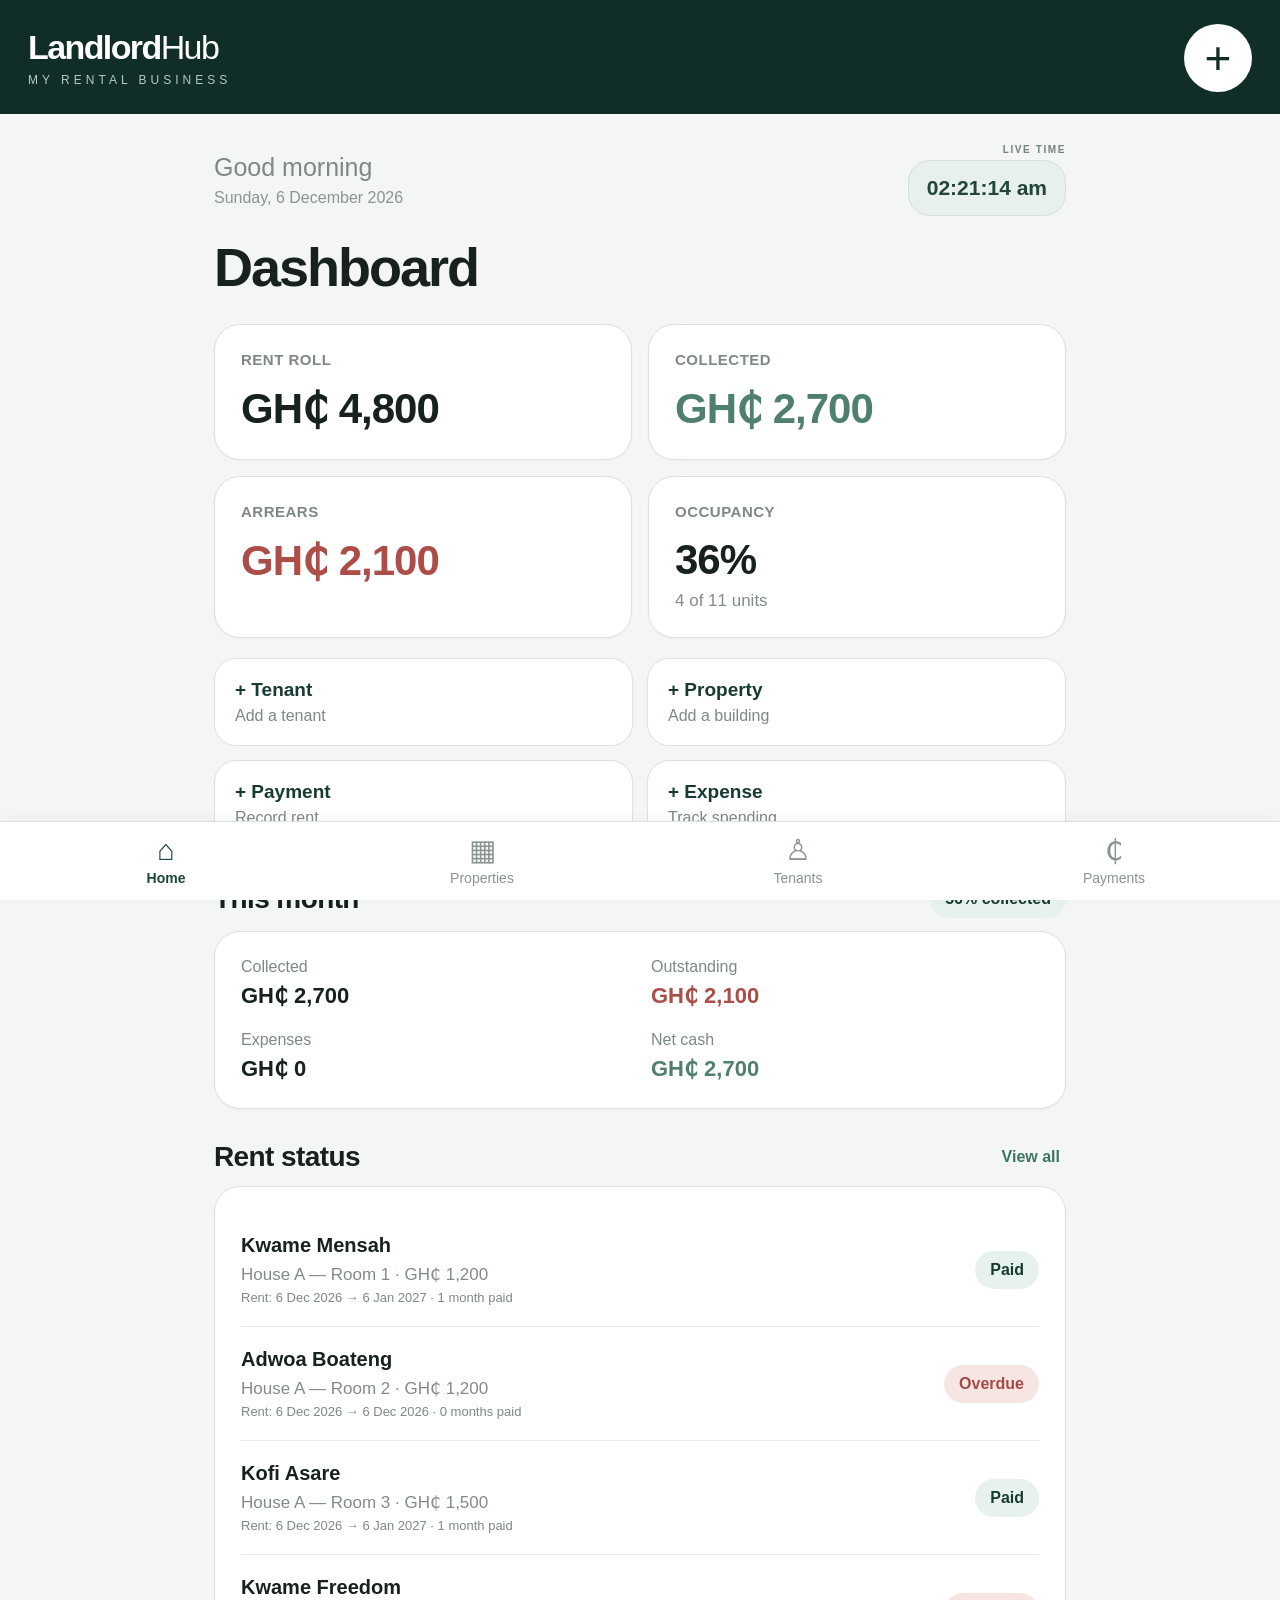
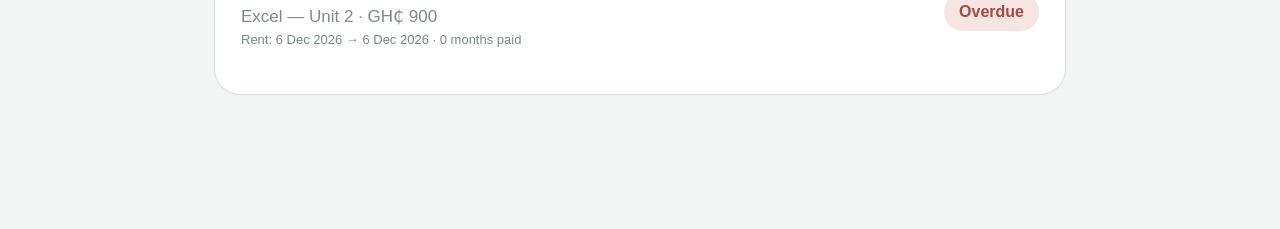
==== commit e553e820: "Update index.html" ====
--- a/index.html
+++ b/index.html
@@ -7,7 +7,7 @@
   <meta name="apple-mobile-web-app-capable" content="yes">
   <meta name="apple-mobile-web-app-status-bar-style" content="black-translucent">
   <title>LandlordHub</title>
- <link rel="stylesheet" href="style7.css">
+ <link rel="stylesheet" href="style8.css">
 </head>
 <body>
   <header class="topbar">
@@ -28,6 +28,6 @@
   </nav>
 
   <div id="modal" class="modal hidden"></div>
-  <script src="app7.js"></script>
+  <script src="app8.js"></script>
 </body>
 </html>
--- a/style8.css
+++ b/style8.css
@@ -0,0 +1,25 @@
+*{box-sizing:border-box}
+html,body{margin:0;padding:0;background:#f3f6f5;color:#17211f;font-family:-apple-system,BlinkMacSystemFont,"SF Pro Display","Segoe UI",sans-serif;-webkit-text-size-adjust:100%}
+body{padding-bottom:calc(92px + env(safe-area-inset-bottom))}
+button,input,select{font:inherit}button{touch-action:manipulation}
+.topbar{position:relative;z-index:5;background:#102d27;color:#fff;padding:24px 28px 22px;display:flex;align-items:center;justify-content:space-between}
+.brand-block{min-width:0}.brand{font-size:34px;line-height:1;letter-spacing:-1.6px}.eyebrow{font-size:12px;letter-spacing:4px;color:#b8c8c4;margin-top:9px}
+.icon-btn{border:0;border-radius:50%;width:68px;height:68px;flex:0 0 68px;background:#fff;color:#102d27;font-size:46px;line-height:1;cursor:pointer}
+.app{width:100%;max-width:900px;margin:0 auto;padding:30px 24px 42px}
+.live-header{display:flex;justify-content:space-between;align-items:center;gap:16px;margin-bottom:8px}.greeting{font-size:25px;color:#7d8986}.live-date{font-size:16px;color:#8a9491;margin-top:7px}
+.clock-wrap{display:flex;flex-direction:column;align-items:flex-end;gap:5px}.clock-label{font-size:10px;font-weight:800;letter-spacing:1.6px;color:#73827e}.digital-clock{background:#e7f0ed;border:1px solid #d2e0db;border-radius:22px;padding:15px 18px;font-size:21px;font-weight:800;color:#21453c;white-space:nowrap;font-variant-numeric:tabular-nums}
+.page-title{font-size:54px;line-height:1;margin:24px 0 30px;letter-spacing:-2px}.grid{display:grid;grid-template-columns:1fr 1fr;gap:16px}.card{background:#fff;border:1px solid #dbe2df;border-radius:26px;padding:26px;box-shadow:0 1px 2px #00000008}.metric-label{font-size:15px;font-weight:800;color:#7e8885;letter-spacing:.5px}.metric{font-size:42px;font-weight:800;margin-top:16px;letter-spacing:-1px}.green{color:#4f806e}.red{color:#ad4d47}.redtext{color:#ad4d47!important}.greentext{color:#4f806e!important}.sub{color:#818b88;font-size:17px;margin-top:7px}
+.section{margin-top:32px}.section-head{display:flex;justify-content:space-between;align-items:center;gap:14px;margin-bottom:13px}.section-title{font-size:28px;margin:0;letter-spacing:-.6px}.badge{display:inline-flex;align-items:center;justify-content:center;background:#e7f1ed;color:#173b32;border-radius:999px;padding:10px 15px;font-weight:800;white-space:nowrap}.badge.overdue{background:#f6e5e3;color:#a44a45}.badge.partial{background:#fff0dc;color:#8a5a17}
+.tenant-row,.payment-row,.property-row,.unit-row{width:100%;border:0;background:transparent;text-align:left;display:flex;justify-content:space-between;align-items:center;gap:15px;padding:21px 0;border-bottom:1px solid #e4e9e7;color:inherit}.tenant-row:last-child,.payment-row:last-child,.property-row:last-child,.unit-row:last-child{border-bottom:0}.name{font-size:20px;font-weight:800}.tenant-click{cursor:pointer}
+.quick-grid{display:grid;grid-template-columns:1fr 1fr;gap:14px;margin-top:20px}.quick-card{background:#fff;border:1px solid #dbe2df;border-radius:22px;padding:20px;text-align:left;color:#173b32;cursor:pointer}.quick-card b{display:block;font-size:19px}.quick-card span{display:block;color:#7d8986;margin-top:6px}
+.finance-grid{display:grid;grid-template-columns:1fr 1fr;gap:22px}.finance-grid div{display:flex;flex-direction:column;gap:7px}.finance-grid span{color:#7d8986}.finance-grid b{font-size:22px}.toolbar{display:flex;gap:10px;margin-bottom:17px}.search{flex:1;min-width:0;border:1px solid #d6dfdb;border-radius:17px;padding:16px 17px;font-size:17px;background:#fff;outline:none}
+.primary,.secondary,.link-btn{border:0;border-radius:17px;padding:14px 19px;font-weight:800;font-size:16px;cursor:pointer}.primary{background:#1d453a;color:#fff}.secondary{background:#fff;color:#1d453a;border:1px solid #cfdbd7}.link-btn{background:transparent;color:#3d7562;padding:6px}
+.property-card{margin-bottom:17px}.property-top{display:flex;justify-content:space-between;gap:15px}.property-name{font-size:27px;font-weight:800}.stats{display:grid;grid-template-columns:repeat(3,1fr);gap:10px;margin-top:20px}.stat{background:#f3f6f5;border-radius:17px;padding:16px}.stat b{display:block;font-size:25px}.stat span{display:block;color:#818b88;margin-top:4px}.unit-list{margin-top:15px;background:#f8faf9;border-radius:17px;padding:0 15px}.unit-row{padding:14px 0}.unit-row div{display:flex;flex-direction:column}.unit-row span{color:#8a9491;margin-top:3px}
+.mini-filters{display:flex;gap:8px;overflow:auto;margin-bottom:15px}.mini-filters span{background:#e8efed;border-radius:999px;padding:8px 12px;white-space:nowrap;color:#48645b}
+.modal{position:fixed;inset:0;background:#0008;z-index:30;display:flex;align-items:flex-end}.hidden{display:none}.sheet{width:100%;max-height:94vh;overflow:auto;background:#f5f8f7;border-radius:30px 30px 0 0;padding:29px 24px 40px}.sheet-head{display:flex;justify-content:space-between;align-items:flex-start;gap:15px}.sheet h2{font-size:32px;margin:0 0 18px}.close{border:0;background:#e7eeec;border-radius:50%;width:52px;height:52px;font-size:30px;color:#2372db;cursor:pointer}
+.form{display:grid;gap:15px}.form label{font-weight:700;color:#53615d}.form input,.form select{display:block;width:100%;margin-top:8px;border:1px solid #d5dfdb;border-radius:15px;padding:15px;font-size:17px;background:#fff}.form-actions{display:grid;grid-template-columns:1fr 1fr;gap:10px;margin-top:8px}.notice{background:#e7f0ed;border-radius:18px;padding:15px;color:#3d5e55;margin-bottom:8px}.calculated{background:#e7f0ed;border:1px solid #d2e0db;border-radius:17px;padding:15px}.calculated strong{display:block;color:#1d453a;font-size:20px;margin-top:4px}.helper{font-size:13px;color:#7d8986;margin-top:5px}
+.profile-hero{display:flex;align-items:center;gap:14px;margin:8px 0 20px}.profile-avatar{width:58px;height:58px;border-radius:50%;background:#dfece7;color:#1d453a;display:grid;place-items:center;font-size:25px;font-weight:800}.profile-name{font-size:22px;font-weight:800}.profile-kicker{font-size:11px;letter-spacing:2px;color:#71817c;font-weight:800}.profile-grid{display:grid;grid-template-columns:1fr 1fr;gap:10px}.profile-stat{background:#fff;border:1px solid #dbe2df;border-radius:17px;padding:16px}.profile-stat span{display:block;color:#7d8986;font-size:14px}.profile-stat b{display:block;font-size:19px;margin-top:7px}.profile-actions{display:grid;grid-template-columns:1fr 1fr;gap:10px;margin:18px 0}.empty{padding:25px;text-align:center;color:#7d8986}.rent-highlight{border:2px solid #d2e4dd}
+.bottom-nav{position:fixed;left:0;right:0;bottom:0;z-index:20;background:#fff;border-top:1px solid #dce4e1;display:grid;grid-template-columns:repeat(4,1fr);padding:10px 8px calc(10px + env(safe-area-inset-bottom));box-shadow:0 -3px 15px #00000008}.nav-item{border:0;background:transparent;color:#8a9491;display:flex;flex-direction:column;align-items:center;gap:5px;padding:4px;cursor:pointer}.nav-item span{font-size:29px;line-height:1}.nav-item small{font-size:14px}.nav-item.active{color:#1d453a;font-weight:800}
+@media(max-width:520px){.app{padding:27px 20px 40px}.page-title{font-size:50px}.grid{gap:12px}.card{padding:22px}.metric{font-size:37px}.digital-clock{font-size:18px;padding:13px 14px}.live-header{align-items:flex-start}.live-date{font-size:14px}.sheet{padding-left:20px;padding-right:20px}.brand{font-size:31px}}
+
+.live-rent{background:#f4f8f6;border:1px solid #d8e4df;border-radius:18px;padding:16px;margin:16px 0}.live-rent-head{display:flex;justify-content:space-between;gap:12px;align-items:center}.live-rent-head strong{display:block;color:#173f35;margin-top:3px}.live-pill{display:inline-flex;align-items:center;padding:8px 11px;border-radius:999px;font-size:12px;font-weight:800;white-space:nowrap}.live-pill.paid{background:#dff2e8;color:#17613d}.live-pill.pending{background:#fff0c9;color:#795900}.live-pill.overdue{background:#fde1e1;color:#9d2929}.live-rent-grid{display:grid;grid-template-columns:1fr 1fr;gap:10px;margin-top:14px}.live-rent-grid>div{background:#fff;border-radius:13px;padding:11px}.live-rent-grid span{display:block;font-size:12px;color:#7b8783}.live-rent-grid b{display:block;margin-top:4px;color:#253c35;font-size:14px}.rent-progress{margin-top:14px}.rent-progress-top{display:flex;justify-content:space-between;font-size:12px;color:#66736f;margin-bottom:7px}.rent-track{height:9px;background:#dfe7e3;border-radius:999px;overflow:hidden}.rent-fill{height:100%;background:#2f6f5d;border-radius:999px}.live-rent-note{font-size:12px;color:#68746f;line-height:1.45;margin-top:12px}@media(max-width:420px){.live-rent-grid{grid-template-columns:1fr}.live-rent-head{align-items:flex-start;flex-direction:column}}
